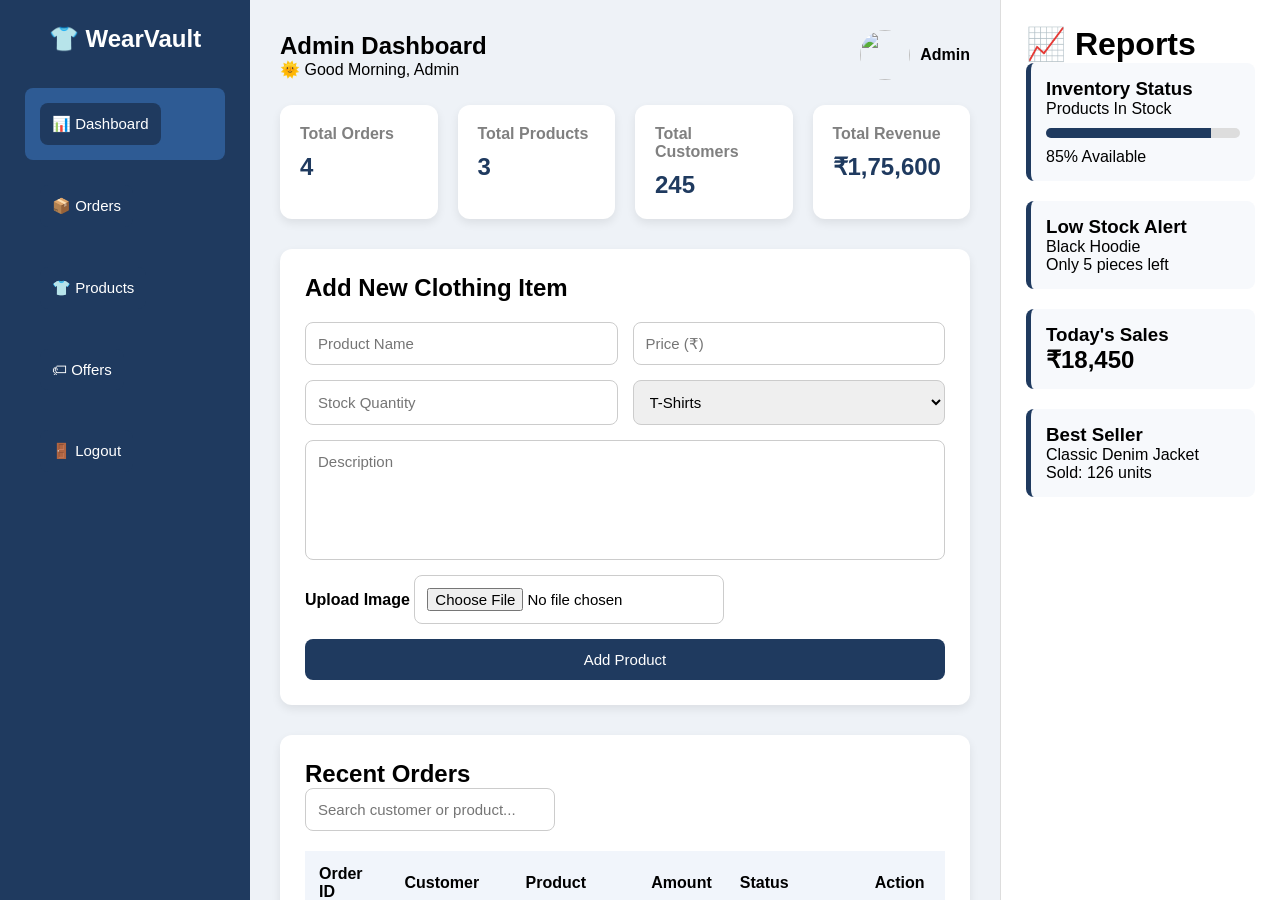
==== admin.html @ bc0e21e4 "this is main page" ====
<!DOCTYPE html>
<html lang="en">
<head>
<meta charset="UTF-8">
<meta name="viewport" content="width=device-width, initial-scale=1.0">
<title>Digital Wardrobe Admin Dashboard</title>

<style>

*{
margin:0;
padding:0;
box-sizing:border-box;
font-family:'Segoe UI',sans-serif;
}

body{
background:#eef2f7;
overflow: hidden; /* Prevents the whole browser window from scrolling */

}

.container{
display:grid;
grid-template-columns:250px 1fr 280px;
min-height:100vh;
height: 100vh; /* Takes full window height */

}

/* Sidebar */

.sidebar{
background:#1f3a5f;
color:white;
padding:25px;
height: 100vh;
overflow-y: auto; /* Internal scroll only if menu items overflow screen */

}

.sidebar h2{
text-align:center;
margin-bottom:35px;
}

.sidebar ul{
list-style:none;
}

.sidebar li{
padding:15px;
margin:10px 0;
border-radius:8px;
cursor:pointer;
transition:.3s;
}

.sidebar li:hover,
.sidebar .active{
background:#2e5b94;
}

/* Main */

.main{
padding:30px;
height: 100vh;
overflow-y: auto; /* SCROLLBAR IS MOVED HERE */

}

.header{
display:flex;
justify-content:space-between;
align-items:center;
margin-bottom:25px;
}

.header img{
width:50px;
height:50px;
border-radius:50%;
}

/* Cards */

.cards{
display:grid;
grid-template-columns:repeat(4,1fr);
gap:20px;
margin-bottom:30px;
}

.card{
background:white;
padding:20px;
border-radius:12px;
box-shadow:0 4px 10px rgba(0,0,0,.08);
}

.card h4{
color:gray;
margin-bottom:10px;
}

.card h2{
color:#1f3a5f;
}

/* Form */

.form-box{
background:white;
padding:25px;
border-radius:12px;
box-shadow:0 4px 10px rgba(0,0,0,.08);
margin-bottom:30px;
}

.form-box h2{
margin-bottom:20px;
}

form{
display:grid;
grid-template-columns:repeat(2,1fr);
gap:15px;
}

input,
select,
textarea{
padding:12px;
border:1px solid #ccc;
border-radius:8px;
font-size:15px;
}

textarea{
grid-column:span 2;
height:120px;
resize:none;
}

.full{
grid-column:span 2;
}

button{
padding:12px;
background:#1f3a5f;
color:white;
border:none;
border-radius:8px;
cursor:pointer;
font-size:15px;
transition:.3s;
}

button:hover{
background:#2e5b94;
}

#preview{
width:120px;
display:none;
margin-top:10px;
border-radius:10px;
}

/* Orders */

.orders{
background:white;
padding:25px;
border-radius:12px;
box-shadow:0 4px 10px rgba(0,0,0,.08);
}

.order-head{
display:flex;
justify-content:space-between;
margin-bottom:20px;
}

.order-head input{
width:250px;
}

table{
width:100%;
border-collapse:collapse;
}

th,td{
padding:14px;
border-bottom:1px solid #ddd;
text-align:left;
}

th{
background:#f1f5fb;
}

.status{
padding:5px 12px;
border-radius:20px;
color:white;
font-size:13px;
border:none;
}

.completed{
background:green;
}

.pending{
background:orange;
}

.cancelled{
background:red;
}

.deleteBtn{
background:#d32f2f;
padding:8px 12px;
}

.deleteBtn:hover{
background:#b71c1c;
}

/* Right Panel */

.right{
background:white;
padding:25px;
border-left:1px solid #ddd;
}

.box{
background:#f7f9fc;
padding:15px;
margin-bottom:20px;
border-left:5px solid #1f3a5f;
border-radius:8px;
}

.progress{
height:10px;
background:#ddd;
border-radius:20px;
margin-top:10px;
overflow:hidden;
}

.progress span{
display:block;
height:100%;
background:#1f3a5f;
width:85%;
}

/* Product Table */

.products{
margin-top:30px;
background:white;
padding:25px;
border-radius:12px;
box-shadow:0 4px 10px rgba(0,0,0,.08);
}

.products table img{
width:60px;
height:60px;
object-fit:cover;
border-radius:8px;
}

/* Responsive */

@media(max-width:1000px){

.container{
grid-template-columns:1fr;
}

.sidebar,
.right{
display:none;
}

.cards{
grid-template-columns:repeat(2,1fr);
}

form{
grid-template-columns:1fr;
}

textarea,
.full{
grid-column:span 1;
}

}

@media(max-width:700px){

.cards{
grid-template-columns:1fr;
}

table{
display:block;
overflow-x:auto;
}

}

</style>

</head>

<body>

<div class="container">

<!-- Sidebar -->

<div class="sidebar">

<h2>👕 WearVault</h2>

<ul>
<li class="active"><a href="#top"><button>📊 Dashboard</button></a></li>
<li><a href="#orders"><button>📦 Orders</button></a></li>
<li><a href="#products"><button>👕 Products</button></a></li>
<li><a href="#offers"><button>🏷 Offers</button></a></li>
<li><a href="usmin.html"><button>🚪 Logout</button></a></li>
</ul>

</div>

<!-- Main -->

<div class="main">

<div class="header">

<div>
<section id="top">
<h1>Admin Dashboard</h1>
<p>Manage WearVault Store</p>
</section>
</div>

<div style="display:flex;align-items:center;gap:10px;">
<img src="https://i.pravatar.cc/100" alt="">
<b>Admin</b>
</div>

</div>

<!-- Dashboard Cards -->

<div class="cards">

<div class="card">
<h4>Total Orders</h4>
<h2 id="orderCount">4</h2>
</div>

<div class="card">
<h4>Total Products</h4>
<h2 id="productCount">3</h2>
</div>

<div class="card">
<h4>Total Customers</h4>
<h2>245</h2>
</div>

<div class="card">
<h4>Total Revenue</h4>
<h2>₹1,75,600</h2>
</div>

</div>

<!-- Add Product -->

<div class="form-box">

<h2>Add New Clothing Item</h2>

<form id="productForm">

<input type="text" id="name" placeholder="Product Name" required>

<input type="number" id="price" placeholder="Price (₹)" required>

<input type="number" id="stock" placeholder="Stock Quantity" required>

<select id="category">
<option>T-Shirts</option>
<option>Shirts</option>
<option>Jeans</option>
<option>Jackets</option>
<option>Dresses</option>
<option>Shoes</option>
</select>

<textarea id="desc" placeholder="Description"></textarea>

<div class="full">

<label><b>Upload Image</b></label>

<input type="file" id="image" accept="image/*">

<img id="preview">

</div>

<button class="full" type="submit">
Add Product
</button>

</form>

</div>
<!-- Orders Section -->

<div class="orders">

<div class="order-head">
<section id="orders"><h2>Recent Orders</h2>

<input type="text" id="searchOrder" placeholder="Search customer or product...">
</section>
</div>

<table id="orderTable">

<thead>

<tr>
<th>Order ID</th>
<th>Customer</th>
<th>Product</th>
<th>Amount</th>
<th>Status</th>
<th>Action</th>
</tr>

</thead>

<tbody>

<tr>
<td>#1001</td>
<td>Rahul Sharma</td>
<td>Blue Hoodie</td>
<td>₹2,499</td>

<td>

<select class="status completed">

<option selected>Completed</option>
<option>Pending</option>
<option>Cancelled</option>

</select>

</td>

<td>

<button onclick="viewOrder(1001)">
View
</button>

</td>

</tr>

<tr>

<td>#1002</td>
<td>Priya Patel</td>
<td>Black Jacket</td>
<td>₹3,899</td>

<td>

<select class="status pending">

<option>Completed</option>
<option selected>Pending</option>
<option>Cancelled</option>

</select>

</td>

<td>

<button onclick="viewOrder(1002)">
View
</button>

</td>

</tr>

<tr>

<td>#1003</td>
<td>Aman Verma</td>
<td>White Sneakers</td>
<td>₹4,199</td>

<td>

<select class="status cancelled">

<option>Completed</option>
<option>Pending</option>
<option selected>Cancelled</option>

</select>

</td>

<td>

<button onclick="viewOrder(1003)">
View
</button>

</td>

</tr>

<tr>

<td>#1004</td>
<td>Neha Singh</td>
<td>Summer Dress</td>
<td>₹1,899</td>

<td>

<select class="status pending">

<option>Completed</option>
<option selected>Pending</option>
<option>Cancelled</option>

</select>

</td>

<td>

<button onclick="viewOrder(1004)">
View
</button>

</td>

</tr>

</tbody>

</table>

</div>

<!-- Products Table -->

<div class="products">
<section id="products">
<h2 style="margin-bottom:20px;">
Available Products
</h2>
</section>
<table id="productTable">

<thead>

<tr>

<th>Image</th>
<th>Name</th>
<th>Category</th>
<th>Price</th>
<th>Stock</th>
<th>Delete</th>

</tr>

</thead>

<tbody>

<tr>

<td>
<img src="img0.jpeg">
</td>

<td>Play Heart Cardigan</td>

<td>T-Shirts</td>

<td>₹415</td>

<td>55</td>

<td>

<button class="deleteBtn" onclick="deleteRow(this)">
Delete
</button>

</td>

</tr>

<tr>

<td>
<img src="img4.jpeg">
</td>

<td>Waxed Utility Jacket
</td>

<td>Jackets</td>

<td>₹420</td>

<td>18</td>

<td>

<button class="deleteBtn" onclick="deleteRow(this)">
Delete
</button>

</td>

</tr>

<tr>

<td>
<img src="img17.jpeg">
</td>

<td>Classic Silk Slip Dress</td>

<td>Dresses</td>

<td>₹350</td>

<td>32</td>

<td>

<button class="deleteBtn" onclick="deleteRow(this)">
Delete
</button>

</td>

</tr>

</tbody>

</table>

</div>

<!-- Offers -->

<div class="products">
<section id="offers">
<h2 style="margin-bottom:20px;">
Offers
</h2>
</section>
<h4 style="color:red;">No ongoing offers!!</h4>
</div>

</div>

<!-- Right Panel -->

<div class="right">
<h1>📈 Reports</h1>

<div class="box">

<h3>Inventory Status</h3>

<p>Products In Stock</p>

<div class="progress">

<span style="width:85%;"></span>

</div>

<p style="margin-top:10px;">
85% Available
</p>

</div>

<div class="box">

<h3>Low Stock Alert</h3>

<p>Black Hoodie</p>

<p>Only 5 pieces left</p>

</div>

<div class="box">

<h3>Today's Sales</h3>

<h2>₹18,450</h2>

</div>

<div class="box">

<h3>Best Seller</h3>

<p>Classic Denim Jacket</p>

<p>Sold: 126 units</p>

</div>

</div>

</div>
<script>

// -------------------- Image Preview --------------------

const imageInput = document.getElementById("image");
const preview = document.getElementById("preview");

imageInput.addEventListener("change", function(){

const file = this.files[0];

if(file){

preview.src = URL.createObjectURL(file);
preview.style.display = "block";

}

});

// -------------------- Add Product --------------------

const form = document.getElementById("productForm");
const table = document.getElementById("productTable").getElementsByTagName("tbody")[0];
const productCount = document.getElementById("productCount");

form.addEventListener("submit", function(e){

e.preventDefault();

const name = document.getElementById("name").value;
const price = document.getElementById("price").value;
const stock = document.getElementById("stock").value;
const category = document.getElementById("category").value;

let imageURL = "https://via.placeholder.com/60";

if(imageInput.files.length > 0){

imageURL = URL.createObjectURL(imageInput.files[0]);

}

const row = table.insertRow();

row.innerHTML = `

<td>
<img src="${imageURL}" width="60" height="60" style="border-radius:8px;">
</td>

<td>${name}</td>

<td>${category}</td>

<td>₹${price}</td>

<td>${stock}</td>

<td>

<button class="deleteBtn" onclick="deleteRow(this)">
Delete
</button>

</td>

`;

productCount.innerHTML = table.rows.length;

alert("✅ Product Added Successfully!");

form.reset();

preview.style.display = "none";

});

// -------------------- Delete Product --------------------

function deleteRow(btn){

if(confirm("Delete this product?")){

btn.parentElement.parentElement.remove();

productCount.innerHTML = table.rows.length;

}

}

// -------------------- Search Orders --------------------

const search = document.getElementById("searchOrder");

search.addEventListener("keyup", function(){

const value = this.value.toLowerCase();

const rows = document.querySelectorAll("#orderTable tbody tr");

rows.forEach(function(row){

const text = row.innerText.toLowerCase();

row.style.display = text.includes(value) ? "" : "none";

});

});

// -------------------- View Order --------------------

function viewOrder(id){

alert("Viewing details for Order #" + id);

}

// -------------------- Status Color Change --------------------

document.querySelectorAll(".status").forEach(function(select){

function updateColor(){

select.classList.remove("completed","pending","cancelled");

if(select.value=="Completed"){

select.classList.add("completed");

}

else if(select.value=="Pending"){

select.classList.add("pending");

}

else{

select.classList.add("cancelled");

}

}

updateColor();

select.addEventListener("change",updateColor);

});

// -------------------- Sidebar Navigation Highlight --------------------

const menu = document.querySelectorAll(".sidebar li");

menu.forEach(function(item){

item.addEventListener("click",function(){

menu.forEach(i=>i.classList.remove("active"));

this.classList.add("active");

});

});

// -------------------- Dashboard Greeting --------------------

const hour = new Date().getHours();

let greeting = "Welcome";

if(hour < 12){

greeting = "🌞 Good Morning";

}

else if(hour < 18){

greeting = "☀️ Good Afternoon";

}

else{

greeting = "🌙 Good Evening";

}

document.querySelector(".header p").innerHTML = greeting + ", Admin";

// -------------------- Revenue Animation --------------------

const revenue = document.querySelector(".cards .card:last-child h2");

let count = 0;
const target = 175600;

const timer = setInterval(function(){

count += 3200;

if(count >= target){

count = target;

clearInterval(timer);

}

revenue.innerHTML = "₹" + count.toLocaleString("en-IN");

},20);

</script>

</body>
</html>
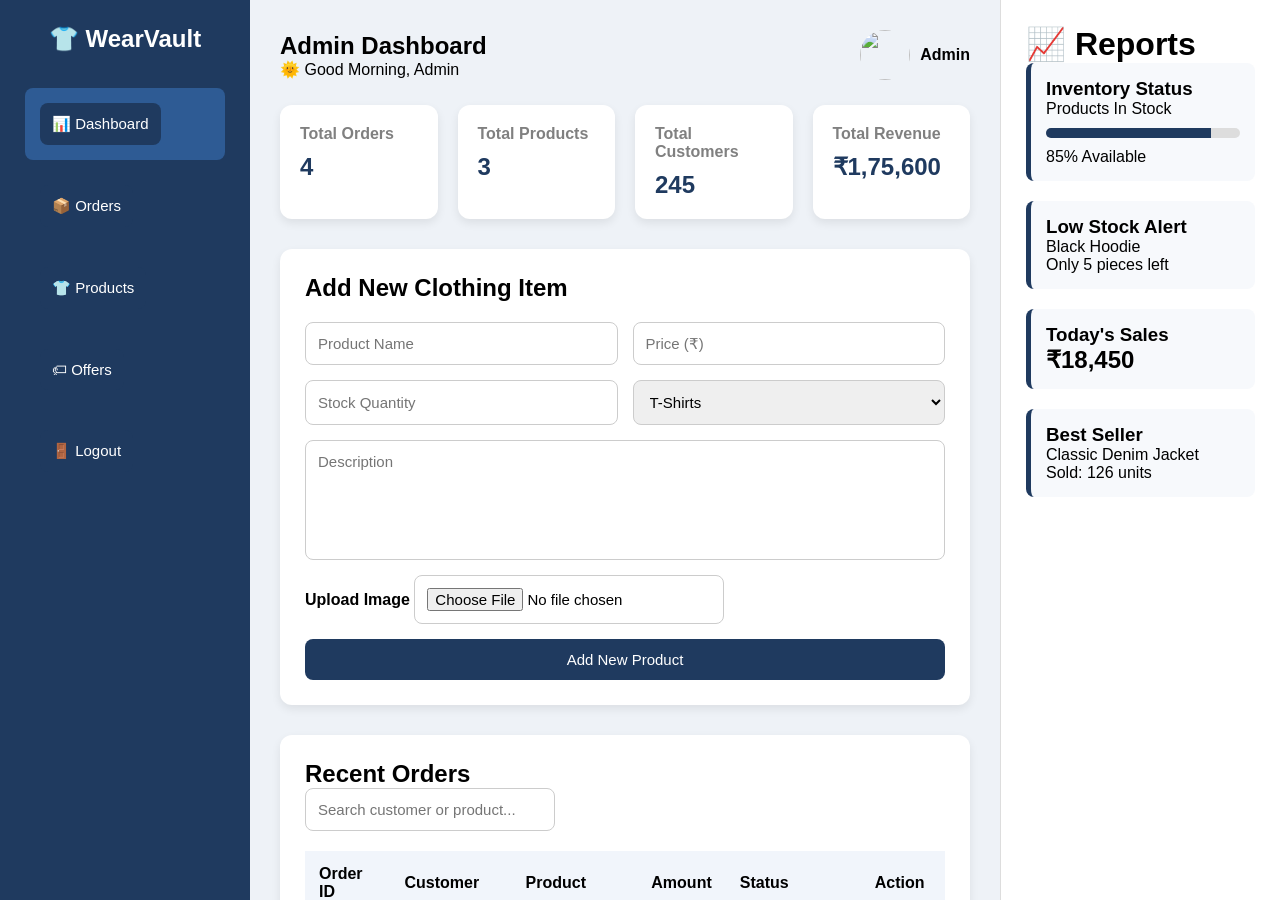
==== commit 1073decb: "Update admin.html" ====
--- a/admin.html
+++ b/admin.html
@@ -11,11 +11,11 @@
 margin:0;
 padding:0;
 box-sizing:border-box;
-font-family:'Segoe UI',sans-serif;
+font-family: 'Segoe UI', Arial, sans-serif;
 }
 
 body{
-background:#eef2f7;
+background: #eef2f7;
 overflow: hidden; /* Prevents the whole browser window from scrolling */
 
 }
@@ -354,7 +354,7 @@
 <div>
 <section id="top">
 <h1>Admin Dashboard</h1>
-<p>Manage WearVault Store</p>
+<p>Manage WearVault Clothing Store</p>
 </section>
 </div>
 
@@ -391,7 +391,7 @@
 
 </div>
 
-<!-- Add Product -->
+<!-- Add New Product -->
 
 <div class="form-box">
 
@@ -427,7 +427,7 @@
 </div>
 
 <button class="full" type="submit">
-Add Product
+Add New Product
 </button>
 
 </form>
@@ -775,7 +775,7 @@
 
 });
 
-// -------------------- Add Product --------------------
+// -------------------- Add New Product --------------------
 
 const form = document.getElementById("productForm");
 const table = document.getElementById("productTable").getElementsByTagName("tbody")[0];
@@ -978,4 +978,4 @@
 </script>
 
 </body>
-</html>+</html>
